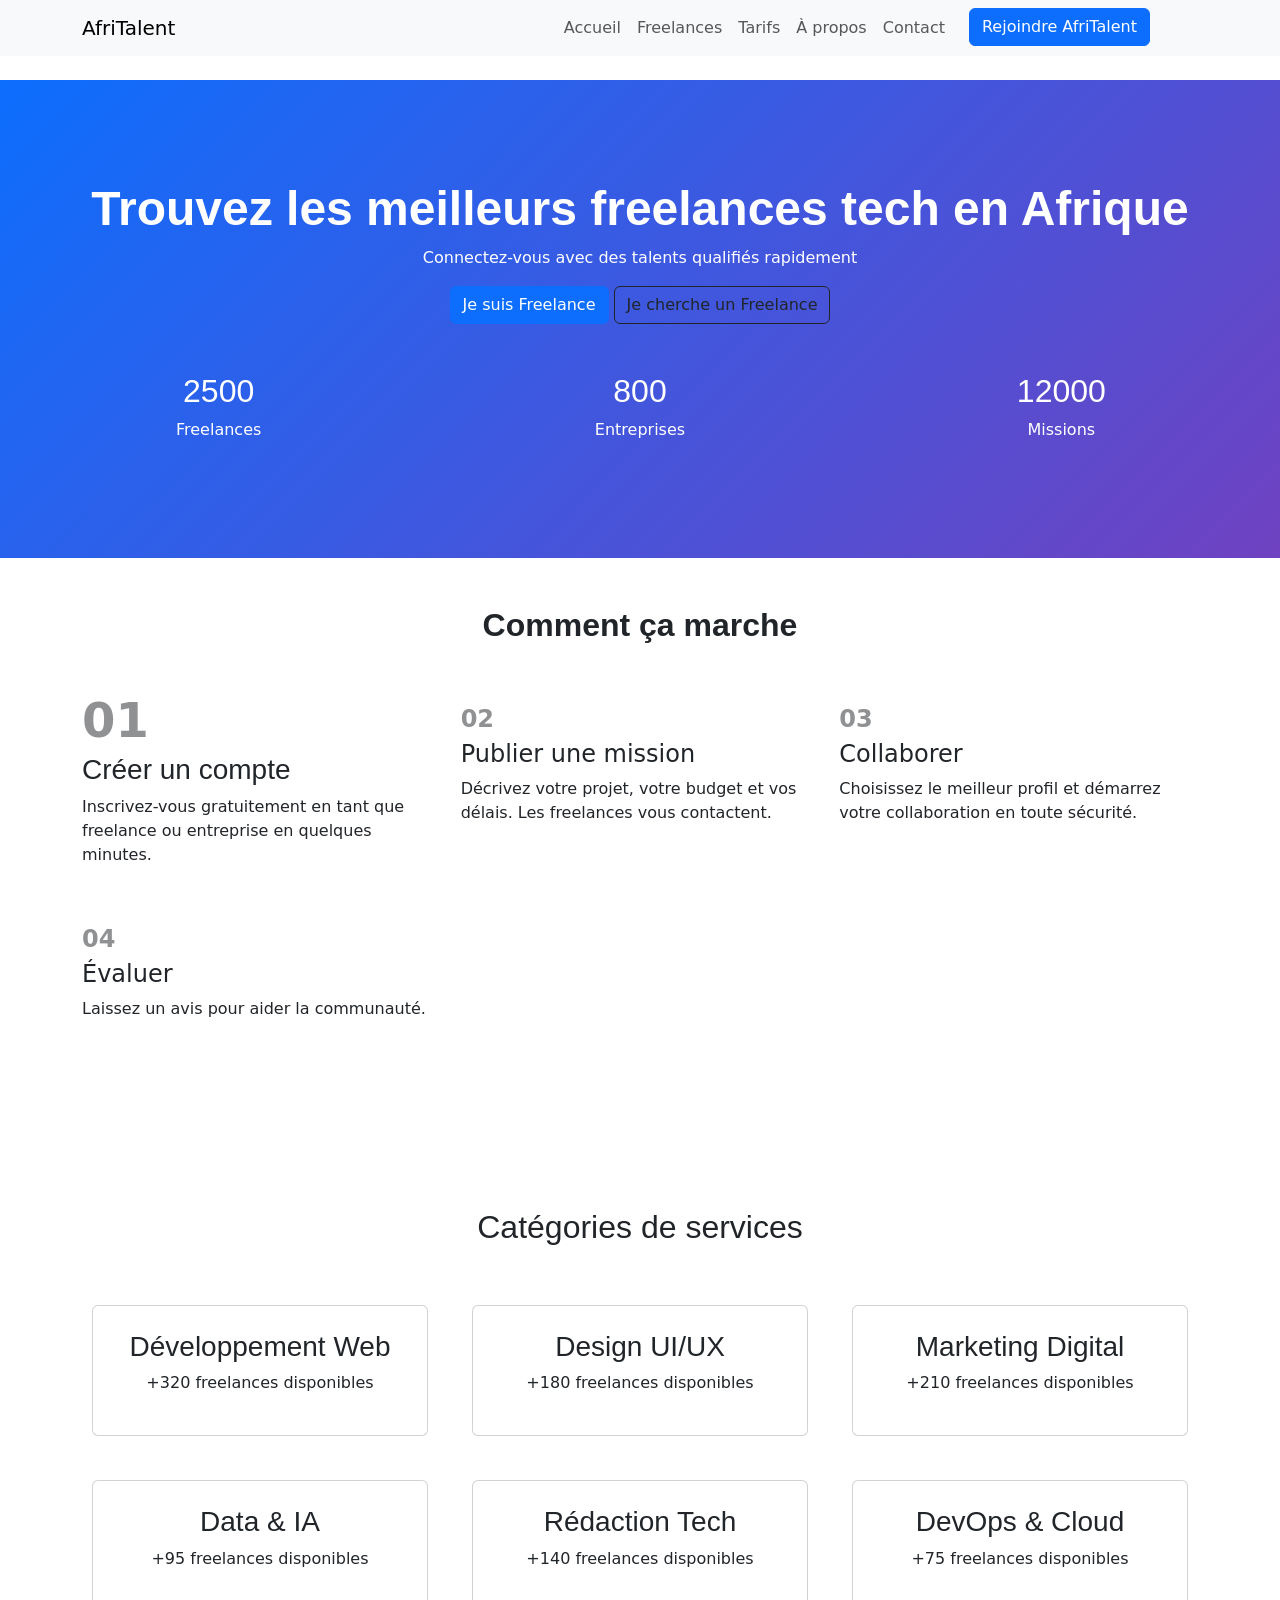
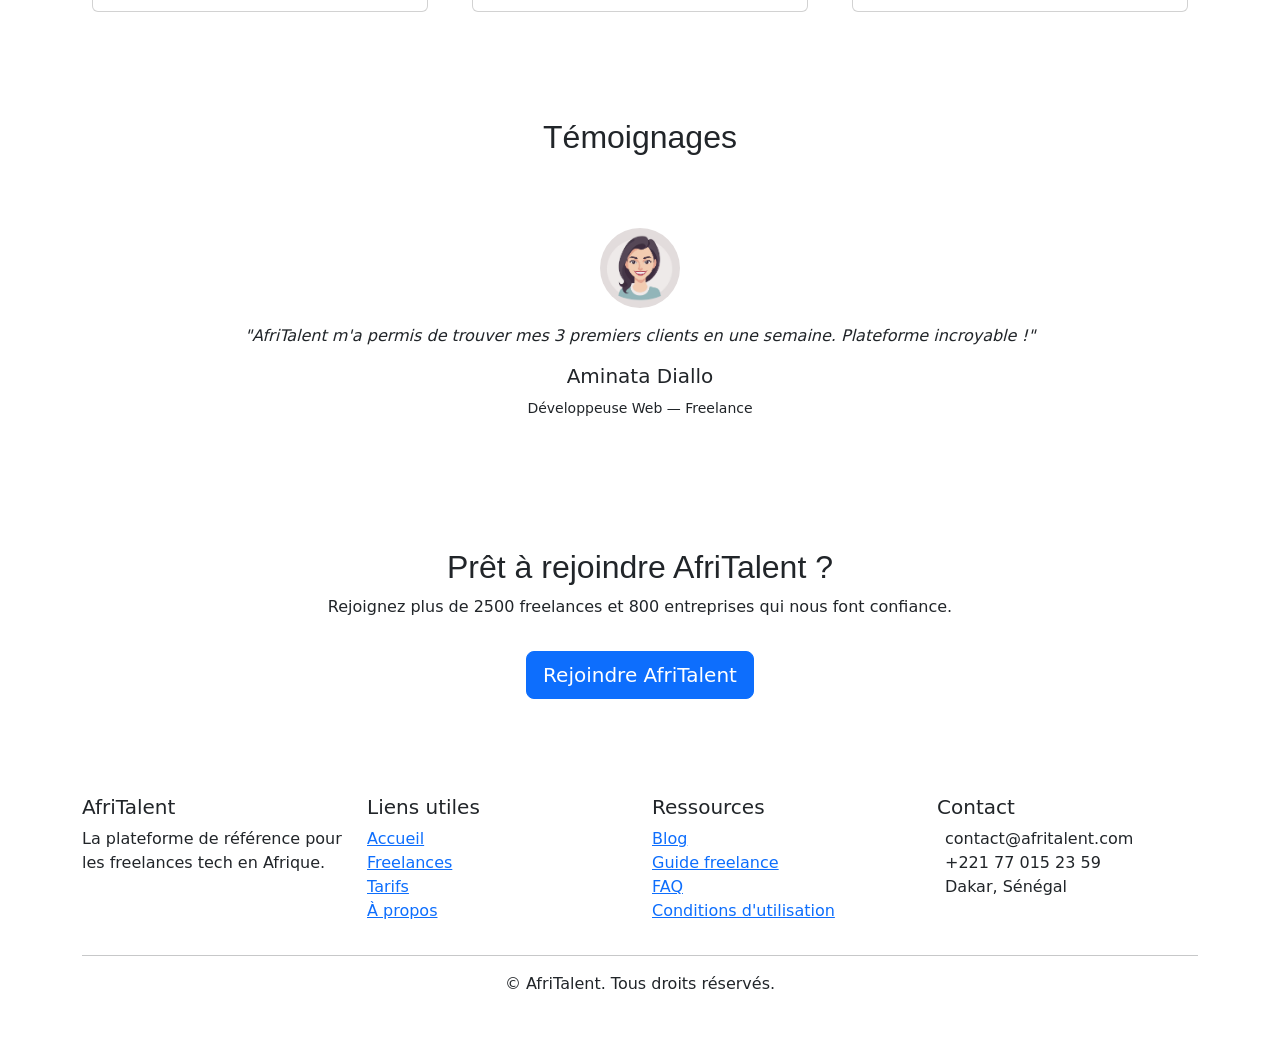
==== index.html @ 9cd7f033 "HTML : structure complète des 5 pages avec sections et contenu texte" ====
<!DOCTYPE html>
<html lang="fr">
<head>
    <meta charset="UTF-8">
    <meta name="viewport" content="width=device-width, initial-scale=1.0">
    <title>AfriTalent</title>
     <!-- CSS -->
    <link rel="stylesheet" href="css/style.css">

    <!-- Bootstrap -->
    <link href="https://cdn.jsdelivr.net/npm/bootstrap@5.3.0/dist/css/bootstrap.min.css" rel="stylesheet">

</head>
<body>

<header>
    <nav class="navbar navbar-expand-lg navbar-light bg-light fixed-top">
        <div class="container">
            <a class="navbar-brand" href="#">AfriTalent</a>

            <button class="navbar-toggler" data-bs-toggle="collapse" data-bs-target="#menu">
                ☰
            </button>

            <div class="collapse navbar-collapse" id="menu">
                <ul class="navbar-nav ms-auto">
                    <li><a class="nav-link" href="index.html">Accueil</a></li>
                    <li><a class="nav-link" href="freelances.html">Freelances</a></li>
                    <li><a class="nav-link" href="tarifs.html">Tarifs</a></li>
                    <li><a class="nav-link" href="about.html">À propos</a></li>
                    <li><a class="nav-link" href="contact.html">Contact</a></li>
                    <li><a class="btn btn-primary ms-3" href="contact.html">Rejoindre AfriTalent</a></li>
                     <li class="nav-item ms-lg-3">
                           <button id="theme-btn" class="btn border-0 m-1">
                               <i class="bi bi-moon-stars"></i>
                            </button>
                        </li>
                </ul>
            </div>
        </div>
    </nav>
</header>

<main style="margin-top:80px;">

 <!-- HERO -->
  <section class="hero">
    <h1>Trouvez les meilleurs freelances tech en Afrique</h1>
    <p>Connectez-vous avec des talents qualifiés rapidement</p>

    <button class="btn btn-primary">Je suis Freelance</button>
    <button class="btn btn-outline-dark">Je cherche un Freelance</button>

    <div class="row mt-5">
        <div class="col">
            <h2 class="counter" data-target="2500">0</h2>
            <p>Freelances</p>
        </div>
        <div class="col">
            <h2 class="counter" data-target="800">0</h2>
            <p>Entreprises</p>
        </div>
        <div class="col">
            <h2 class="counter" data-target="12000">0</h2>
            <p>Missions</p>
        </div>
    </div>
  </section>
</main>

<!-- COMMENT CA MARCHE -->
<section class="container py-5">
    <h2 class="text-center mb-5 fw-bold">Comment ça marche</h2>
    
    <div class="bento-grid">
        <div class="bento-card bento-large">
            <span class="display-5 fw-bold opacity-50">01</span>
            <i class="bi bi-person-plus fs-1 my-3"></i>
            <h3>Créer un compte</h3>
            <p>Inscrivez-vous gratuitement en tant que freelance ou entreprise en quelques minutes.</p>
        </div>

        <div class="bento-card bento-tall">
            <span class="h4 fw-bold opacity-50">02</span>
            <i class="bi bi-briefcase fs-2 my-2 text-primary"></i>
            <h4>Publier une mission</h4>
            <p>Décrivez votre projet, votre budget et vos délais. Les freelances vous contactent.</p>
        </div>

        <div class="bento-card bento-wide">
            <span class="h4 fw-bold opacity-50">03</span>
            <i class="bi bi-people fs-2 my-2 text-primary"></i>
            <h4>Collaborer</h4>
            <p>Choisissez le meilleur profil et démarrez votre collaboration en toute sécurité.</p>
        </div>

        <div class="bento-card">
            <span class="h4 fw-bold opacity-50">04</span>
            <i class="bi bi-star fs-2 my-2 text-primary"></i>
            <h4>Évaluer</h4>
            <p>Laissez un avis pour aider la communauté.</p>
        </div>
    </div>
</section>

<!-- CATEGORIES -->
<section class="container py-5">
    <h2 class="text-center mb-5">Catégories de services</h2>
    <div class="row g-4">
        <div class="col-md-4 col-sm-6">
            <div class="card categorie p-4 text-center">
                <i class="bi bi-code-slash fs-1"></i>
                <h3>Développement Web</h3>
                <p>+320 freelances disponibles</p>
            </div>
        </div>
        <div class="col-md-4 col-sm-6">
            <div class="card categorie p-4 text-center">
                <i class="bi bi-palette fs-1"></i>
                <h3>Design UI/UX</h3>
                <p>+180 freelances disponibles</p>
            </div>
        </div>
        <div class="col-md-4 col-sm-6">
            <div class="card categorie p-4 text-center">
                <i class="bi bi-megaphone fs-1"></i>
                <h3>Marketing Digital</h3>
                <p>+210 freelances disponibles</p>
            </div>
        </div>
        <div class="col-md-4 col-sm-6">
            <div class="card categorie p-4 text-center">
                <i class="bi bi-robot fs-1"></i>
                <h3>Data & IA</h3>
                <p>+95 freelances disponibles</p>
            </div>
        </div>
        <div class="col-md-4 col-sm-6">
            <div class="card categorie p-4 text-center">
                <i class="bi bi-pencil fs-1"></i>
                <h3>Rédaction Tech</h3>
                <p>+140 freelances disponibles</p>
            </div>
        </div>
        <div class="col-md-4 col-sm-6">
            <div class="card categorie p-4 text-center">
                <i class="bi bi-cloud fs-1"></i>
                <h3>DevOps & Cloud</h3>
                <p>+75 freelances disponibles</p>
            </div>
        </div>
    </div>
</section>
<!-- TEMOIGNAGES -->
<section class="container py-5">
    <h2 class="text-center mb-5">Témoignages</h2>
    <div id="carouselTemoignages" class="carousel slide" data-bs-ride="carousel">
        <div class="carousel-inner">

            <div class="carousel-item active">
                <div class="text-center p-4">
                    <img src="images/avatar1.avif" alt="Photo de Aminata Diallo" 
                         class="rounded-circle mb-3" width="80" height="80">
                    <p class="fst-italic">"AfriTalent m'a permis de trouver mes 3 premiers clients en une semaine. Plateforme incroyable !"</p>
                    <h5>Aminata Diallo</h5>
                    <small>Développeuse Web — Freelance</small>
                    <div class="mt-2">
                        <i class="bi bi-star-fill text-warning"></i>
                        <i class="bi bi-star-fill text-warning"></i>
                        <i class="bi bi-star-fill text-warning"></i>
                        <i class="bi bi-star-fill text-warning"></i>
                        <i class="bi bi-star-fill text-warning"></i>
                    </div>
                </div>
            </div>

            <div class="carousel-item">
                <div class="text-center p-4">
                    <img src="images/avatar3.avif" alt="Photo de Moussa Koné" 
                         class="rounded-circle mb-3" width="80" height="80">
                    <p class="fst-italic">"Nous avons recruté 4 freelances via AfriTalent. Qualité et sérieux au rendez-vous."</p>
                    <h5>Moussa Koné</h5>
                    <small>Directeur Tech — Entreprise</small>
                    <div class="mt-2">
                        <i class="bi bi-star-fill text-warning"></i>
                        <i class="bi bi-star-fill text-warning"></i>
                        <i class="bi bi-star-fill text-warning"></i>
                        <i class="bi bi-star-fill text-warning"></i>
                        <i class="bi bi-star-half text-warning"></i>
                    </div>
                </div>
            </div>

            <div class="carousel-item">
                <div class="text-center p-4">
                    <img src="images/avatar2.avif" alt="Photo de Fatou Ndiaye" 
                         class="rounded-circle mb-3" width="80" height="80">
                    <p class="fst-italic">"Interface simple, missions variées et paiement sécurisé. Je recommande vivement !"</p>
                    <h5>Fatou Ndiaye</h5>
                    <small>Designer UI/UX — Freelance</small>
                    <div class="mt-2">
                        <i class="bi bi-star-fill text-warning"></i>
                        <i class="bi bi-star-fill text-warning"></i>
                        <i class="bi bi-star-fill text-warning"></i>
                        <i class="bi bi-star-fill text-warning"></i>
                        <i class="bi bi-star-fill text-warning"></i>
                    </div>
                </div>
            </div>

        </div>
        <button class="carousel-control-prev" type="button" data-bs-target="#carouselTemoignages" data-bs-slide="prev">
            <span class="carousel-control-prev-icon"></span>
        </button>
        <button class="carousel-control-next" type="button" data-bs-target="#carouselTemoignages" data-bs-slide="next">
            <span class="carousel-control-next-icon"></span>
        </button>
    </div>
</section>
<!-- CTA -->
<section class="cta text-center py-5">
    <div class="container">
        <h2>Prêt à rejoindre AfriTalent ?</h2>
        <p>Rejoignez plus de 2500 freelances et 800 entreprises qui nous font confiance.</p>
        <a href="contact.html" class="btn btn-primary btn-lg mt-3">Rejoindre AfriTalent</a>
    </div>
</section>

</main>

<footer class="py-5">
    <div class="container">
        <div class="row g-4">
            <div class="col-md-3">
                <h5>AfriTalent</h5>
                <p>La plateforme de référence pour les freelances tech en Afrique.</p>
                <i class="bi bi-facebook fs-4 me-2"></i>
                <i class="bi bi-twitter fs-4 me-2"></i>
                <i class="bi bi-linkedin fs-4 me-2"></i>
                <i class="bi bi-instagram fs-4"></i>
            </div>
            <div class="col-md-3">
                <h5>Liens utiles</h5>
                <ul class="list-unstyled">
                    <li><a href="index.html">Accueil</a></li>
                    <li><a href="freelances.html">Freelances</a></li>
                    <li><a href="tarifs.html">Tarifs</a></li>
                    <li><a href="about.html">À propos</a></li>
                </ul>
            </div>
            <div class="col-md-3">
                <h5>Ressources</h5>
                <ul class="list-unstyled">
                    <li><a href="#">Blog</a></li>
                    <li><a href="#">Guide freelance</a></li>
                    <li><a href="#">FAQ</a></li>
                    <li><a href="#">Conditions d'utilisation</a></li>
                </ul>
            </div>
            <div class="col-md-3">
                <h5>Contact</h5>
                <ul class="list-unstyled">
                    <li><i class="bi bi-envelope me-2"></i>contact@afritalent.com</li>
                    <li><i class="bi bi-telephone me-2"></i>+221 77 015 23 59</li>
                    <li><i class="bi bi-geo-alt me-2"></i>Dakar, Sénégal</li>
                </ul>
            </div>
        </div>
        <hr>
        <p class="text-center">© <span id="year"></span> AfriTalent. Tous droits réservés.</p>
    </div>
</footer>

<script src="js/main.js"></script>
<script src="https://cdn.jsdelivr.net/npm/bootstrap@5.3.0/dist/js/bootstrap.bundle.min.js"></script>
    
</body>
</html>
---- css/style.css ----
:root {
    --primary-color: #0d6efd;
    --secondary-color: #6f42c1;
    --dark-color: #000000;
    --light-color: #ffffff;
    --bg-light: #ffffff;
    --title-font: 'Lexend', sans-serif;
    --body-font: 'Inter', sans-serif;
    --transition-speed: 0.3s;
}

/* 3. STYLES DE BASE & RESET [cite: 166] */
body {
    font-family: var(--body-font);
    background-color: var(--light-color);
    margin: 0;
    transition: var(--transition-speed);
}

h1, h2, h3 {
    font-family: var(--title-font);
}

/* 4. TES STYLES ADAPTÉS AVEC LES VARIABLES */
.dark {
    background-color: var(--dark-color);
    color: var(--light-color);
}

.card {
    margin: 10px;
    transition: var(--transition-speed);
}

.card:hover {
    transform: scale(1.05); /* Effet hover demandé [cite: 173] */
}

.hero {
    background: linear-gradient(135deg, var(--primary-color), var(--secondary-color));
    color: var(--light-color);
    padding: 100px 20px;
    text-align: center;
}

.hero h1 {
    font-size: 3rem;
    font-weight: bold;
}
/* Style pour la section Bento Grid */
.bento-grid {
    display: grid;
    grid-template-columns: repeat(3, 1fr);
    grid-auto-rows: 200px;
    gap: 20px;
}

.bento-item {
    background: var(--light-color);
    border-radius: 15px;
    padding: 20px;
    box-shadow: 0 4px 15px rgba(0,0,0,0.05);
}

/* On fait en sorte qu'un élément soit plus grand que les autres */
.bento-item-large {
    grid-column: span 2;
    grid-row: span 2;
}
/* Carte Freelance (Effet Hover Commit 4) */
.carte-freelance .card {
    border: none !important;
    border-radius: var(--radius) !important;
    box-shadow: var(--shadow);
    transition: var(--transition);
    overflow: hidden;
}

.carte-freelance .card:hover {
    transform: translateY(-10px);
    box-shadow: 0 15px 35px rgba(0, 0, 0, 0.1);
}

.carte-freelance img {
    border: 3px solid var(--primary);
    padding: 3px;
    transition: var(--transition);
}

.carte-freelance:hover img {
    transform: rotate(5deg) scale(1.05);
}
/* =========================================
   10. RESPONSIVE DESIGN (COMMIT 5)
   ========================================= */

@media (max-width: 992px) {
    .bento-grid {
        grid-template-columns: repeat(2, 1fr); /* 2 colonnes sur tablette */
        grid-auto-rows: auto;
    }
    
    .hero h1 {
        font-size: 2.5rem;
    }
}

@media (max-width: 768px) {
    .bento-grid {
        grid-template-columns: 1fr; /* 1 seule colonne sur mobile */
        grid-auto-rows: auto;
    }

    .bento-large, .bento-tall, .bento-wide {
        grid-column: span 1;
        grid-row: span 1;
    }

    .hero {
        padding: 100px 0 60px;
        text-align: center;
    }

    .pricing-card.popular {
        transform: scale(1); /* On enlève le zoom sur mobile pour éviter les bugs */
        margin: 20px 0;
    }
}
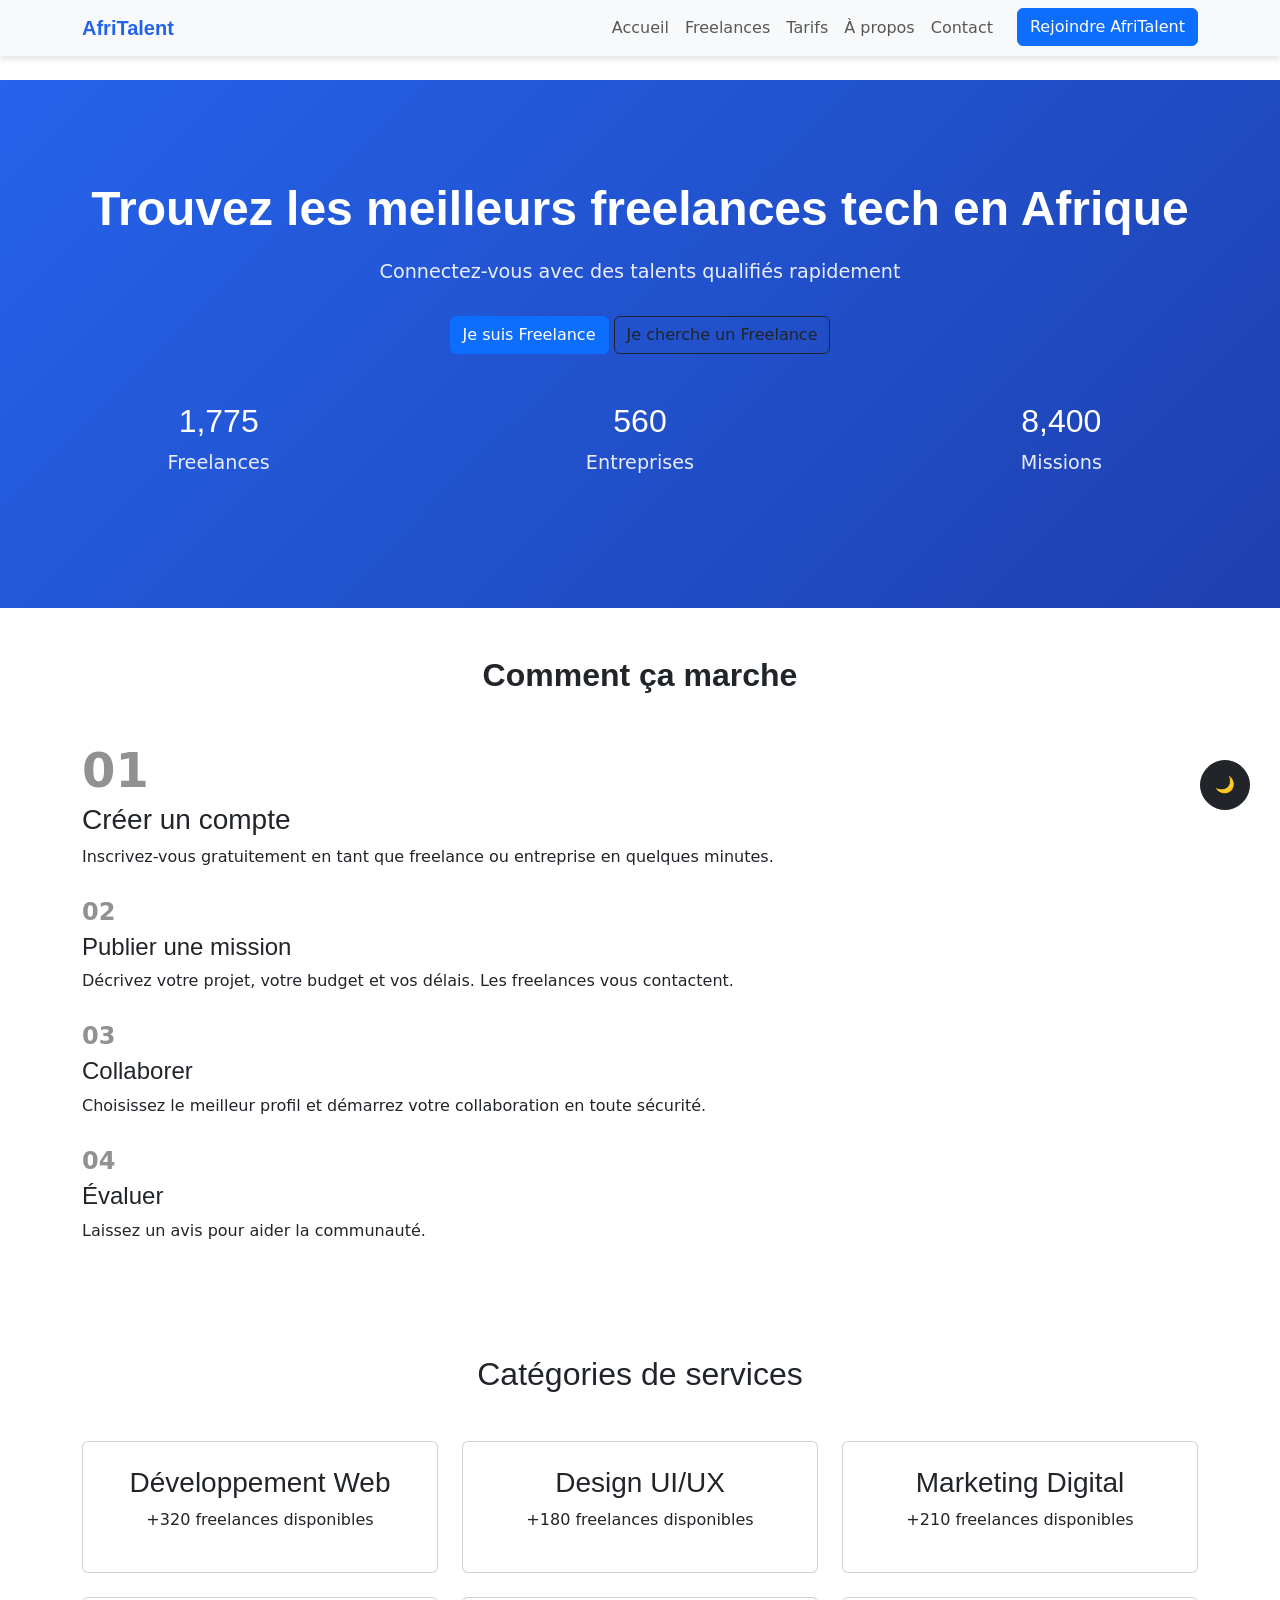
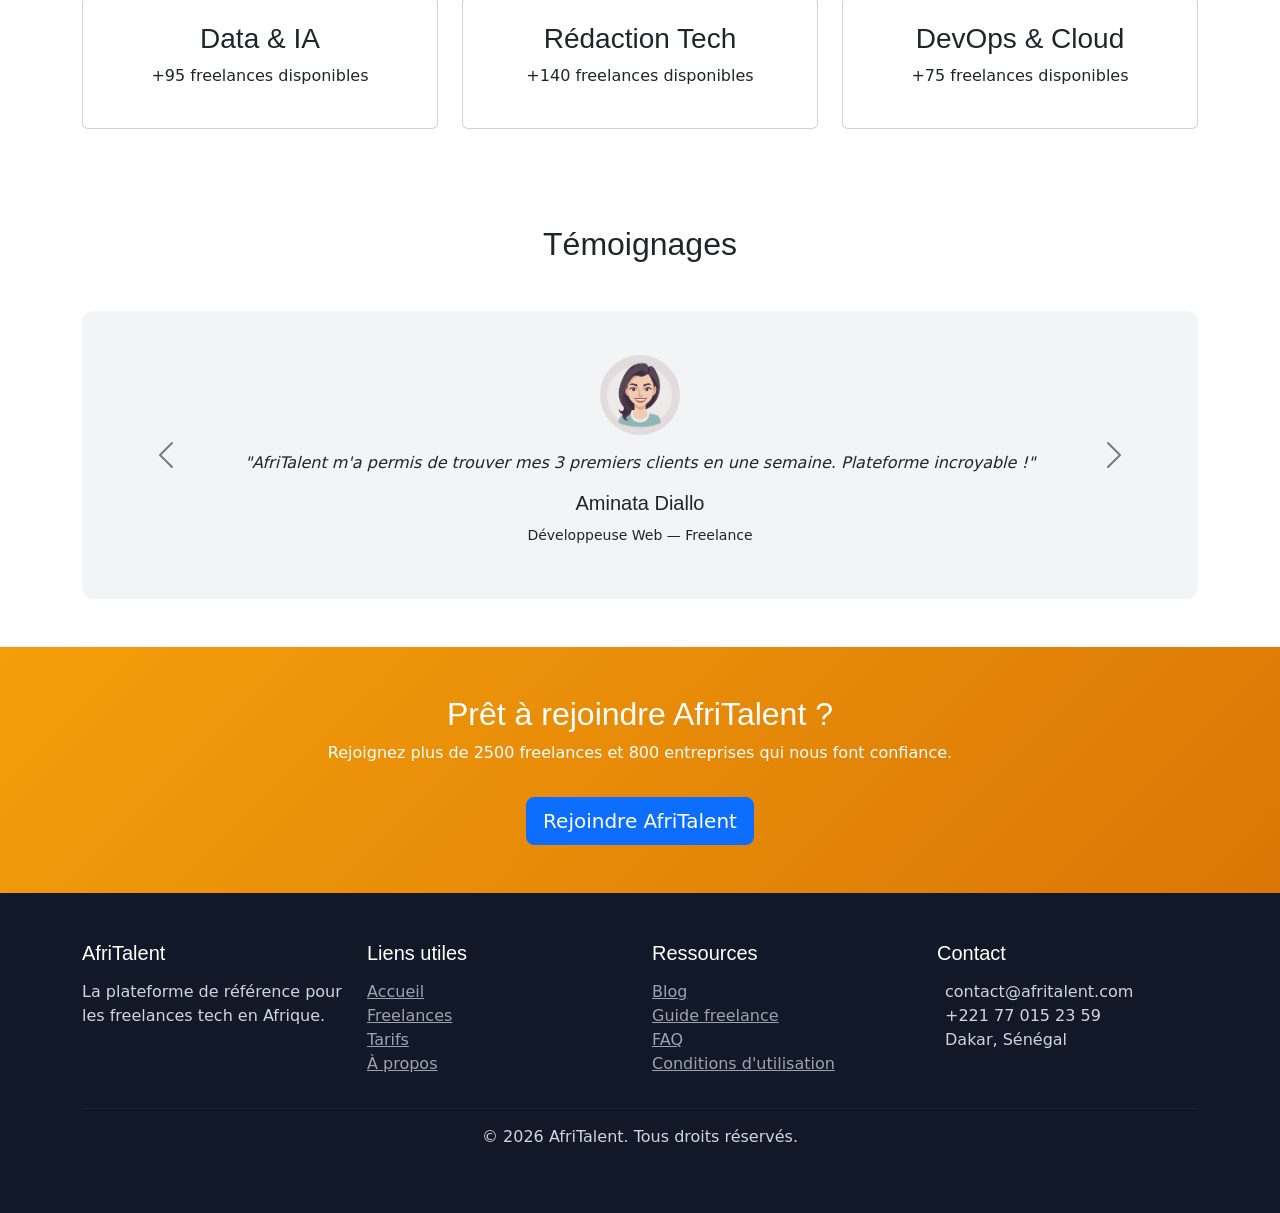
==== commit 5d4d2030: "JS : dark mode avec localStorage, navbar dynamique au scroll" ====
--- a/index.html
+++ b/index.html
@@ -30,11 +30,6 @@
                     <li><a class="nav-link" href="about.html">À propos</a></li>
                     <li><a class="nav-link" href="contact.html">Contact</a></li>
                     <li><a class="btn btn-primary ms-3" href="contact.html">Rejoindre AfriTalent</a></li>
-                     <li class="nav-item ms-lg-3">
-                           <button id="theme-btn" class="btn border-0 m-1">
-                               <i class="bi bi-moon-stars"></i>
-                            </button>
-                        </li>
                 </ul>
             </div>
         </div>
@@ -273,6 +268,16 @@
 
 <script src="js/main.js"></script>
 <script src="https://cdn.jsdelivr.net/npm/bootstrap@5.3.0/dist/js/bootstrap.bundle.min.js"></script>
+<!-- BOUTON DARK MODE -->
+<button id="btn-dark" class="btn btn-dark" 
+    style="position:fixed; bottom:90px; right:30px; z-index:999; border-radius:50%; width:50px; height:50px;">
+    🌙
+</button>
+
+<!-- BOUTON RETOUR EN HAUT -->
+<button id="btn-top" class="btn btn-primary">
+    ↑
+</button>
     
 </body>
 </html>
--- a/css/style.css
+++ b/css/style.css
@@ -1,128 +1,293 @@
+/* ===== VARIABLES CSS ===== */
 :root {
-    --primary-color: #0d6efd;
-    --secondary-color: #6f42c1;
-    --dark-color: #000000;
-    --light-color: #ffffff;
-    --bg-light: #ffffff;
-    --title-font: 'Lexend', sans-serif;
-    --body-font: 'Inter', sans-serif;
-    --transition-speed: 0.3s;
-}
-
-/* 3. STYLES DE BASE & RESET [cite: 166] */
+    --couleur-primaire: #2563eb;
+    --couleur-secondaire: #1e40af;
+    --couleur-accent: #f59e0b;
+    --couleur-texte: #1f2937;
+    --couleur-fond: #ffffff;
+    --couleur-fond-sombre: #111827;
+    --couleur-gris: #f3f4f6;
+    --police-titre: 'Poppins', sans-serif;
+    --police-corps: 'Inter', sans-serif;
+    --ombre: 0 4px 6px rgba(0, 0, 0, 0.1);
+    --rayon: 12px;
+    --transition: all 0.3s ease;
+}
+
+/* ===== RESET & BASE ===== */
+* {
+    margin: 0;
+    padding: 0;
+    box-sizing: border-box;
+}
+
 body {
-    font-family: var(--body-font);
-    background-color: var(--light-color);
-    margin: 0;
-    transition: var(--transition-speed);
-}
-
-h1, h2, h3 {
-    font-family: var(--title-font);
-}
-
-/* 4. TES STYLES ADAPTÉS AVEC LES VARIABLES */
-.dark {
-    background-color: var(--dark-color);
-    color: var(--light-color);
-}
-
-.card {
-    margin: 10px;
-    transition: var(--transition-speed);
-}
-
-.card:hover {
-    transform: scale(1.05); /* Effet hover demandé [cite: 173] */
-}
-
+    font-family: var(--police-corps);
+    color: var(--couleur-texte);
+    background-color: var(--couleur-fond);
+    line-height: 1.6;
+}
+
+h1, h2, h3, h4, h5 {
+    font-family: var(--police-titre);
+    font-weight: 700;
+}
+
+a {
+    text-decoration: none;
+    color: inherit;
+}
+
+/* ===== NAVBAR ===== */
+.navbar {
+    box-shadow: var(--ombre);
+    transition: var(--transition);
+}
+
+.navbar-brand {
+    font-family: var(--police-titre);
+    font-size: 1.5rem;
+    font-weight: 800;
+    color: var(--couleur-primaire) !important;
+}
+
+.nav-link {
+    font-weight: 500;
+    transition: var(--transition);
+}
+
+.nav-link:hover {
+    color: var(--couleur-primaire) !important;
+}
+
+/* ===== HERO ===== */
 .hero {
-    background: linear-gradient(135deg, var(--primary-color), var(--secondary-color));
-    color: var(--light-color);
+    background: linear-gradient(135deg, var(--couleur-primaire), var(--couleur-secondaire));
+    color: white;
     padding: 100px 20px;
     text-align: center;
 }
 
 .hero h1 {
     font-size: 3rem;
-    font-weight: bold;
-}
-/* Style pour la section Bento Grid */
-.bento-grid {
+    font-weight: 800;
+    margin-bottom: 20px;
+}
+
+.hero p {
+    font-size: 1.2rem;
+    margin-bottom: 30px;
+    opacity: 0.9;
+}
+
+/* ===== BENTO GRID ===== */
+.bento {
     display: grid;
     grid-template-columns: repeat(3, 1fr);
-    grid-auto-rows: 200px;
+    grid-template-rows: auto auto;
     gap: 20px;
 }
 
 .bento-item {
-    background: var(--light-color);
-    border-radius: 15px;
+    background: var(--couleur-gris);
+    border-radius: var(--rayon);
+    padding: 30px;
+    transition: var(--transition);
+}
+
+.bento-item:first-child {
+    grid-column: span 2;
+}
+
+.bento-item:hover {
+    transform: translateY(-5px);
+    box-shadow: var(--ombre);
+}
+
+.etape {
+    font-size: 2rem;
+    font-weight: 800;
+    color: var(--couleur-primaire);
+}
+
+/* ===== CATEGORIES ===== */
+.categorie {
+    border-radius: var(--rayon);
+    transition: var(--transition);
+    cursor: pointer;
+    border: 2px solid transparent;
+}
+
+.categorie:hover {
+    transform: translateY(-8px);
+    box-shadow: 0 10px 25px rgba(37, 99, 235, 0.2);
+    border-color: var(--couleur-primaire);
+    color: var(--couleur-primaire);
+}
+
+/* ===== CTA ===== */
+.cta {
+    background: linear-gradient(135deg, var(--couleur-accent), #d97706);
+    color: white;
+}
+
+.cta h2 {
+    font-size: 2rem;
+}
+
+/* ===== FOOTER ===== */
+footer {
+    background-color: var(--couleur-fond-sombre);
+    color: #d1d5db;
+}
+
+footer h5 {
+    color: white;
+    margin-bottom: 15px;
+}
+
+footer a {
+    color: #9ca3af;
+    transition: var(--transition);
+}
+
+footer a:hover {
+    color: white;
+}
+
+footer hr {
+    border-color: #374151;
+}
+
+/* ===== DARK MODE ===== */
+body.dark {
+    background-color: var(--couleur-fond-sombre);
+    color: #f9fafb;
+}
+
+body.dark .navbar {
+    background-color: #1f2937 !important;
+}
+
+body.dark .card {
+    background-color: #1f2937;
+    color: #f9fafb;
+}
+
+body.dark .bento-item {
+    background-color: #1f2937;
+    color: #f9fafb;
+}
+/* ===== CARDS FREELANCES ===== */
+.carte-freelance .card {
+    border-radius: var(--rayon);
+    transition: var(--transition);
+    border: 2px solid transparent;
+}
+
+.carte-freelance .card:hover {
+    transform: translateY(-8px);
+    box-shadow: 0 10px 25px rgba(37, 99, 235, 0.2);
+    border-color: var(--couleur-primaire);
+}
+
+/* ===== CAROUSEL TEMOIGNAGES ===== */
+.carousel {
+    background: var(--couleur-gris);
+    border-radius: var(--rayon);
     padding: 20px;
-    box-shadow: 0 4px 15px rgba(0,0,0,0.05);
-}
-
-/* On fait en sorte qu'un élément soit plus grand que les autres */
-.bento-item-large {
-    grid-column: span 2;
-    grid-row: span 2;
-}
-/* Carte Freelance (Effet Hover Commit 4) */
-.carte-freelance .card {
-    border: none !important;
-    border-radius: var(--radius) !important;
-    box-shadow: var(--shadow);
-    transition: var(--transition);
-    overflow: hidden;
-}
-
-.carte-freelance .card:hover {
-    transform: translateY(-10px);
-    box-shadow: 0 15px 35px rgba(0, 0, 0, 0.1);
-}
-
-.carte-freelance img {
-    border: 3px solid var(--primary);
-    padding: 3px;
-    transition: var(--transition);
-}
-
-.carte-freelance:hover img {
-    transform: rotate(5deg) scale(1.05);
-}
-/* =========================================
-   10. RESPONSIVE DESIGN (COMMIT 5)
-   ========================================= */
-
-@media (max-width: 992px) {
-    .bento-grid {
-        grid-template-columns: repeat(2, 1fr); /* 2 colonnes sur tablette */
-        grid-auto-rows: auto;
-    }
-    
+}
+
+.carousel-control-prev-icon,
+.carousel-control-next-icon {
+    filter: invert(1);
+}
+
+/* ===== TARIFS ===== */
+.plan-populaire {
+    border: 3px solid var(--couleur-primaire) !important;
+    transform: scale(1.05);
+}
+
+/* ===== BOUTON RETOUR EN HAUT ===== */
+#btn-top {
+    position: fixed;
+    bottom: 30px;
+    right: 30px;
+    display: none;
+    z-index: 999;
+    border-radius: 50%;
+    width: 50px;
+    height: 50px;
+    font-size: 1.2rem;
+}
+
+/* ===== ANIMATIONS FADE-IN ===== */
+.fade-in {
+    opacity: 0;
+    transform: translateY(30px);
+    transition: opacity 0.6s ease, transform 0.6s ease;
+}
+
+.fade-in.visible {
+    opacity: 1;
+    transform: translateY(0);
+}
+/* ===== RESPONSIVE — TABLETTE (768px) ===== */
+@media (max-width: 768px) {
+
     .hero h1 {
-        font-size: 2.5rem;
-    }
-}
-
-@media (max-width: 768px) {
-    .bento-grid {
-        grid-template-columns: 1fr; /* 1 seule colonne sur mobile */
-        grid-auto-rows: auto;
-    }
-
-    .bento-large, .bento-tall, .bento-wide {
+        font-size: 2rem;
+    }
+
+    .hero p {
+        font-size: 1rem;
+    }
+
+    .hero {
+        padding: 60px 15px;
+    }
+
+    .bento {
+        grid-template-columns: repeat(2, 1fr);
+    }
+
+    .bento-item:first-child {
+        grid-column: span 2;
+    }
+
+    .cta h2 {
+        font-size: 1.5rem;
+    }
+}
+
+/* ===== RESPONSIVE — MOBILE (375px) ===== */
+@media (max-width: 375px) {
+
+    .hero h1 {
+        font-size: 1.5rem;
+    }
+
+    .hero {
+        padding: 40px 10px;
+    }
+
+    .bento {
+        grid-template-columns: 1fr;
+    }
+
+    .bento-item:first-child {
         grid-column: span 1;
-        grid-row: span 1;
-    }
-
-    .hero {
-        padding: 100px 0 60px;
-        text-align: center;
-    }
-
-    .pricing-card.popular {
-        transform: scale(1); /* On enlève le zoom sur mobile pour éviter les bugs */
-        margin: 20px 0;
+    }
+
+    .navbar-brand {
+        font-size: 1.2rem;
+    }
+
+    #btn-top {
+        bottom: 15px;
+        right: 15px;
+        width: 40px;
+        height: 40px;
     }
 }
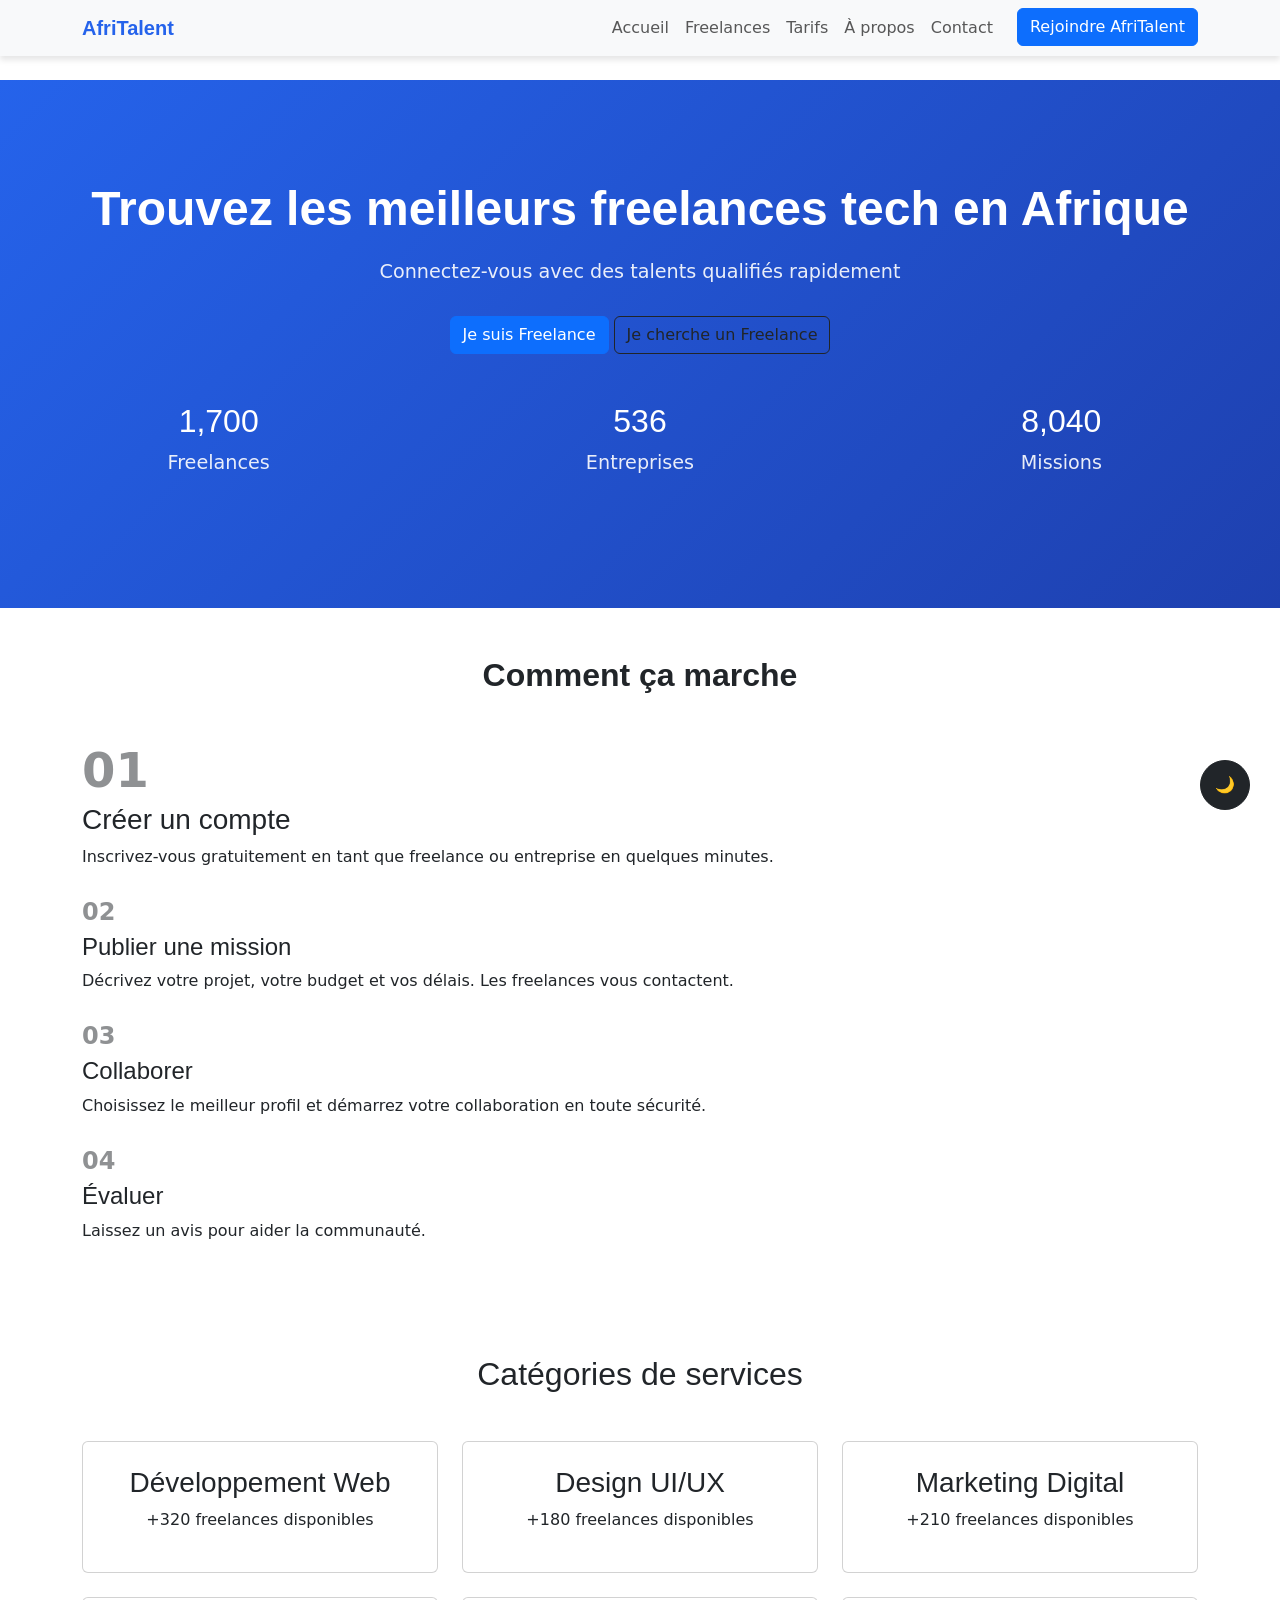
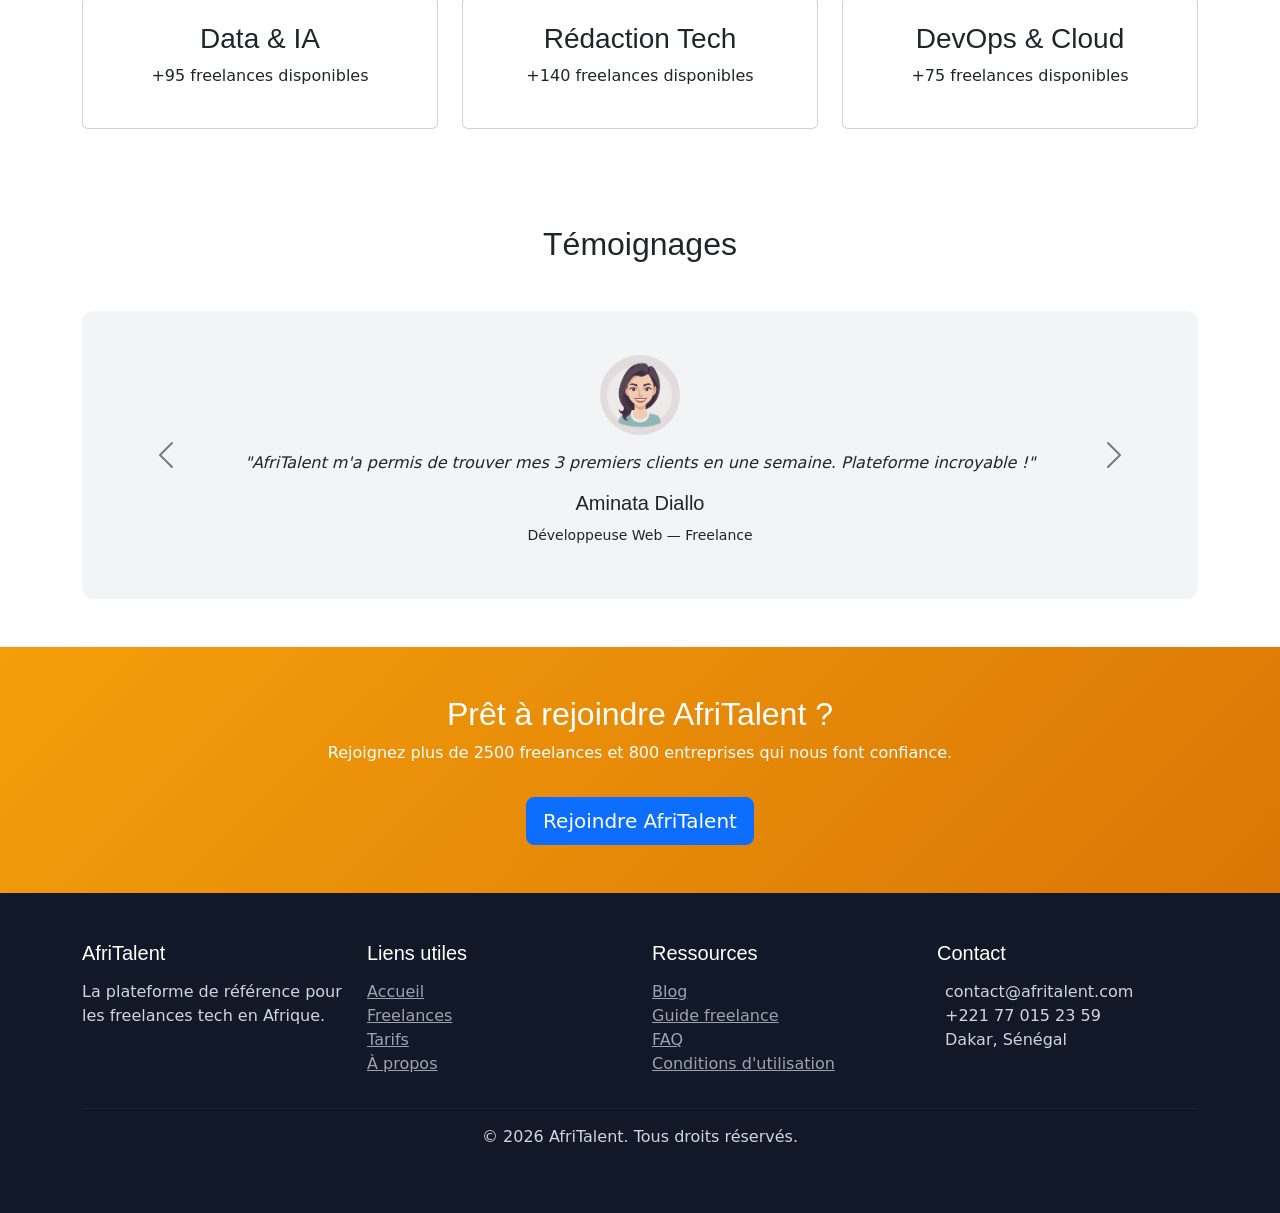
==== commit abdf2e6a: "JS : compteurs animés au scroll et animations fade-in des sections" ====
--- a/index.html
+++ b/index.html
@@ -64,7 +64,7 @@
 </main>
 
 <!-- COMMENT CA MARCHE -->
-<section class="container py-5">
+<section class="container py-5 fade-in">
     <h2 class="text-center mb-5 fw-bold">Comment ça marche</h2>
     
     <div class="bento-grid">
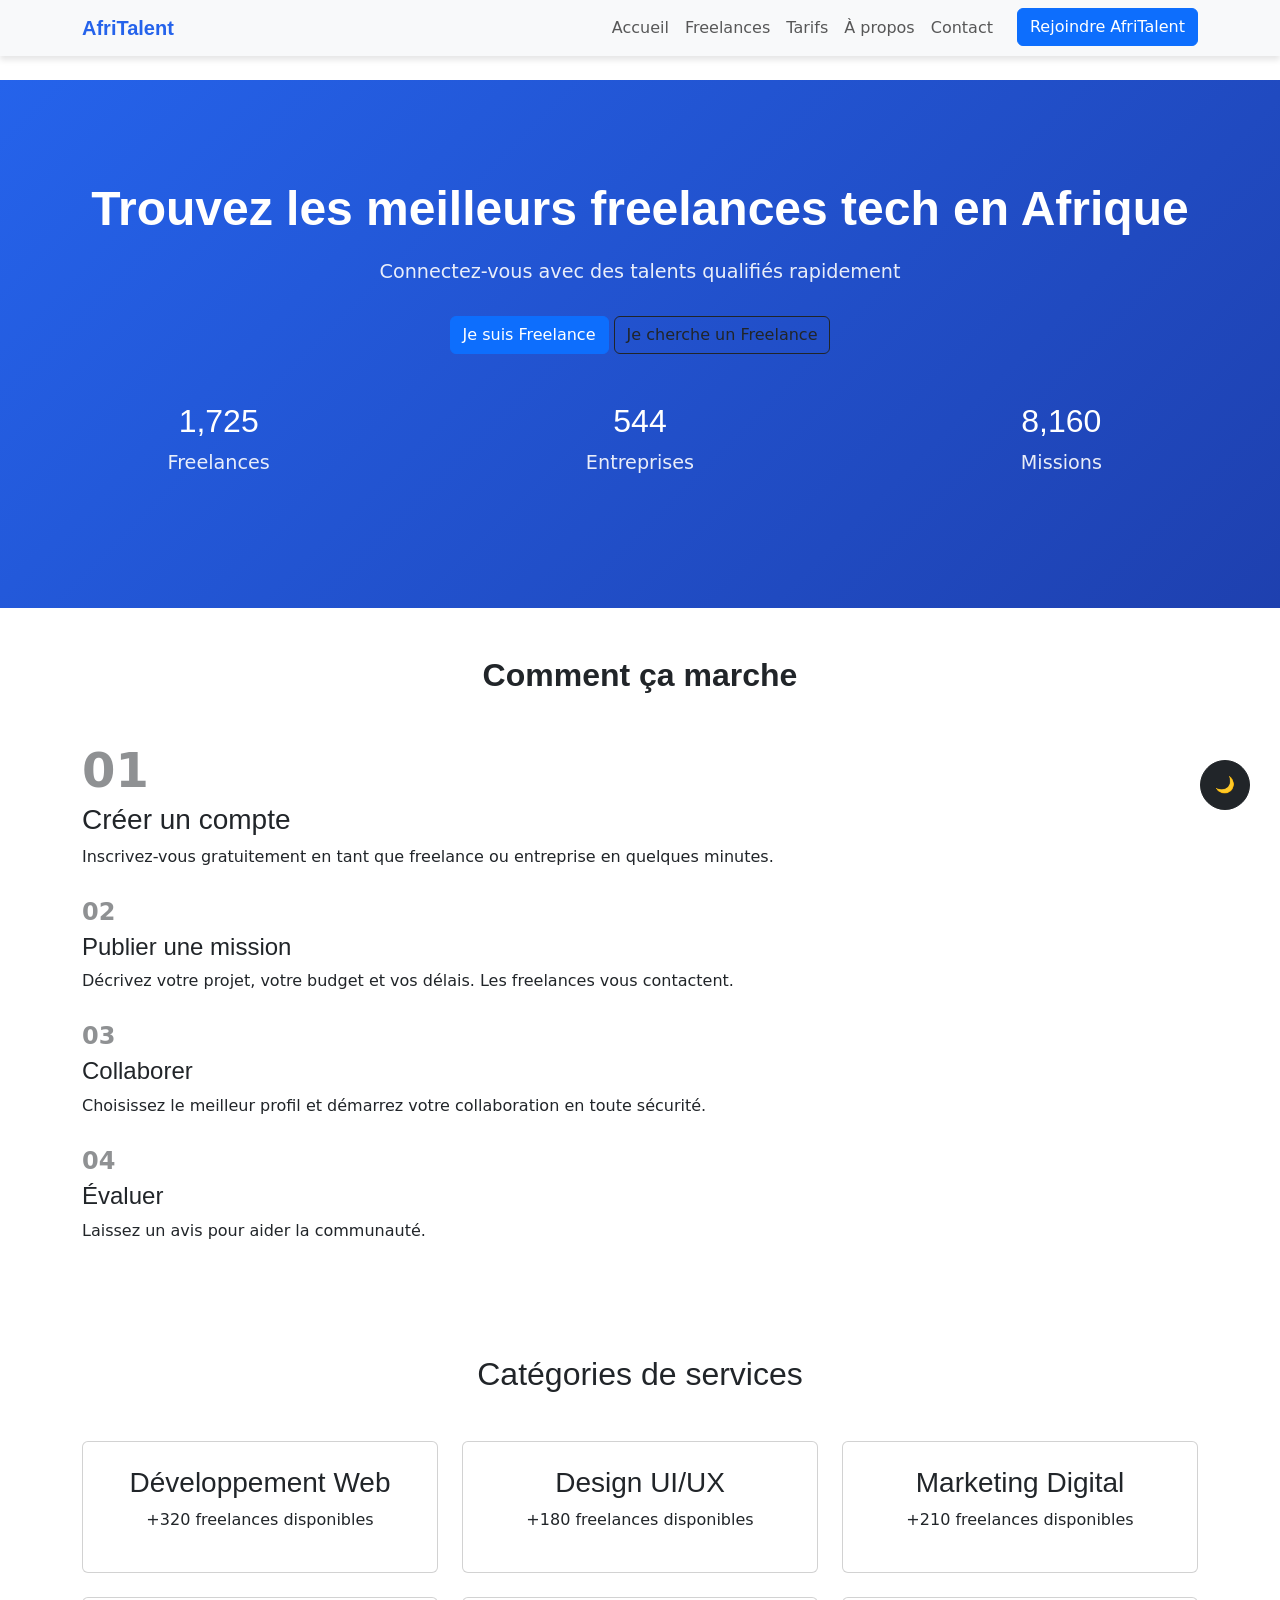
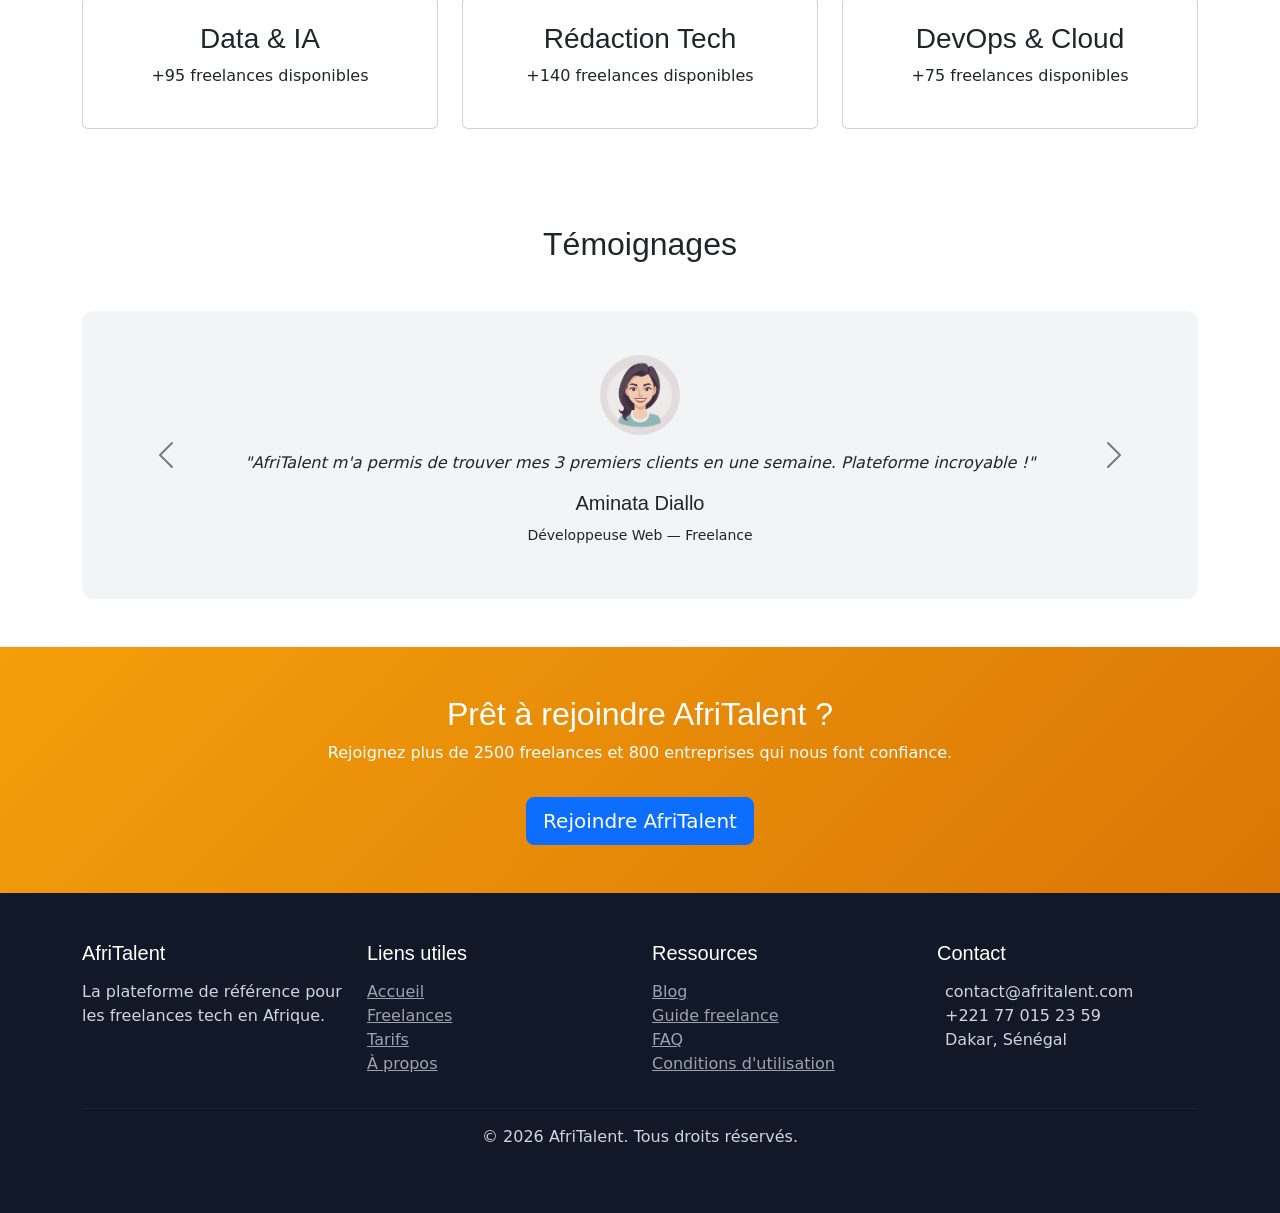
==== commit d0b6a5ff: "Finalisation : corrections responsive, optimisation du code et commentaires" ====
--- a/index.html
+++ b/index.html
@@ -38,7 +38,7 @@
 
 <main style="margin-top:80px;">
 
- <!-- HERO -->
+ <!-- SECTION HERO : bannière principale avec titre et boutons CTA -->
   <section class="hero">
     <h1>Trouvez les meilleurs freelances tech en Afrique</h1>
     <p>Connectez-vous avec des talents qualifiés rapidement</p>
